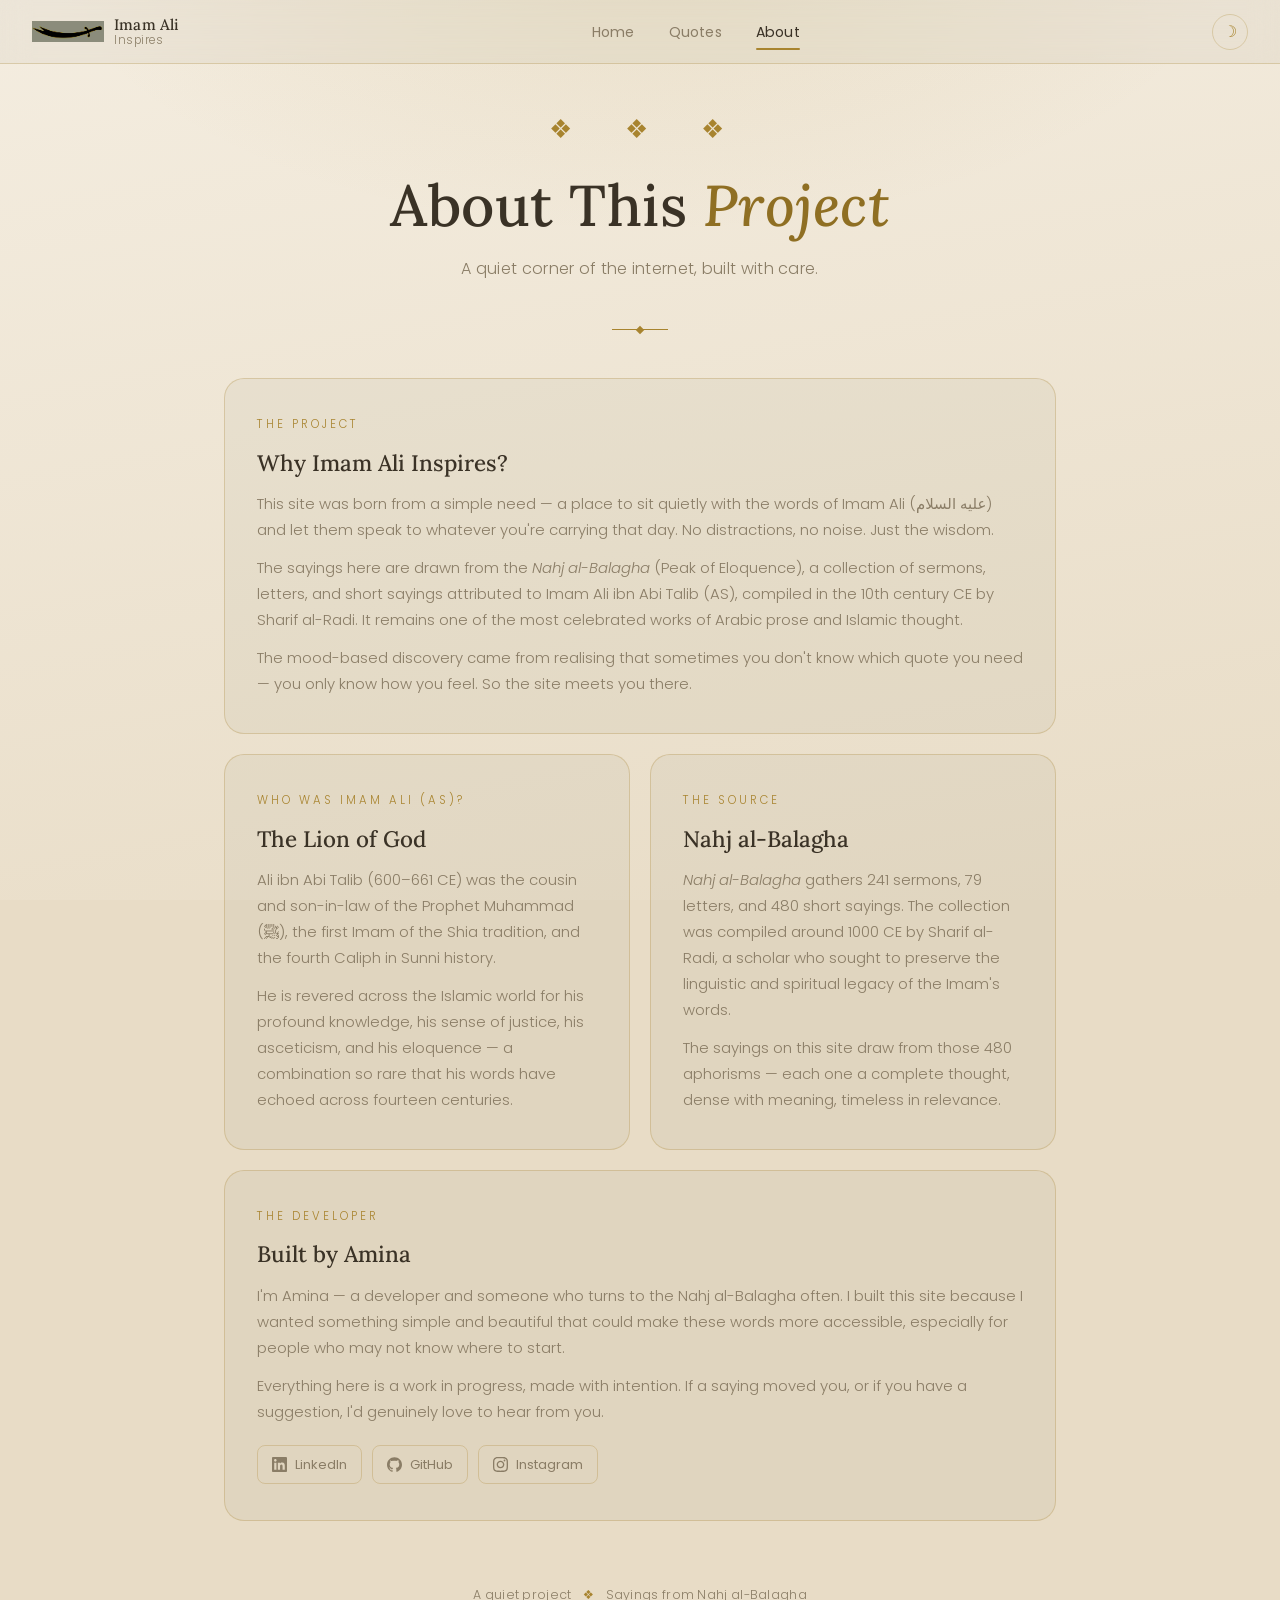
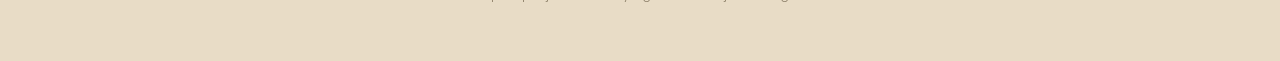
==== about.html @ d2fbe59b "Initial Commit" ====
<!DOCTYPE html>
<html lang="en">
<head>
<meta charset="UTF-8" />
<meta name="viewport" content="width=device-width, initial-scale=1.0" />
<title>About — Imam Ali Inspires</title>
<meta name="description" content="About the Imam Ali Inspires project and its creator." />
<link rel="preconnect" href="https://fonts.googleapis.com" />
<link rel="preconnect" href="https://fonts.gstatic.com" crossorigin />
<link href="https://fonts.googleapis.com/css2?family=Lora:ital,wght@0,400;0,500;0,600;1,400;1,500&family=Poppins:wght@300;400;500&display=swap" rel="stylesheet" />
<link rel="stylesheet" href="style.css" />
<style>
  /* ---- Page-specific styles ---- */
  .page-header {
    text-align: center;
    padding: 108px 0 48px;
  }
  .page-header h1 { animation: fade-up 0.9s ease 0.1s forwards; }
  .page-header .tagline { animation: fade-up 0.9s ease 0.2s forwards; }

  .about-grid {
    display: grid;
    grid-template-columns: 1fr 1fr;
    gap: 20px;
    margin-bottom: 24px;
    opacity: 0;
    animation: fade-up 0.9s ease 0.3s forwards;
  }

  @media (max-width: 620px) {
    .about-grid { grid-template-columns: 1fr; }
  }

  .about-card {
    background: var(--card);
    border: 1px solid var(--card-border);
    border-radius: 20px;
    padding: 36px 32px;
  }

  .about-card.full {
    grid-column: 1 / -1;
  }

  .about-card-label {
    font-family: var(--sans);
    font-size: 0.72rem;
    font-weight: 300;
    letter-spacing: 3px;
    text-transform: uppercase;
    color: var(--gold);
    margin-bottom: 14px;
  }

  .about-card h2 {
    font-family: var(--serif);
    font-weight: 500;
    font-size: 1.4rem;
    line-height: 1.3;
    margin-bottom: 14px;
    color: var(--ink);
  }

  .about-card p {
    font-family: var(--sans);
    font-weight: 300;
    font-size: 0.93rem;
    color: var(--ink-soft);
    line-height: 1.75;
  }

  .about-card p + p {
    margin-top: 12px;
  }

  .divider {
    width: 56px;
    height: 1px;
    background: var(--gold);
    margin: 0 auto 48px;
    position: relative;
    opacity: 0;
    animation: fade-up 0.9s ease 0.25s forwards;
  }
  .divider::after {
    content: "";
    position: absolute;
    width: 6px; height: 6px;
    background: var(--gold);
    transform: rotate(45deg);
    top: -2.5px; left: 50%;
    margin-left: -3px;
  }

  .contact-line {
    text-align: center;
    margin: 40px 0 0;
    font-family: var(--sans);
    font-size: 0.88rem;
    color: var(--ink-soft);
    opacity: 0;
    animation: fade-up 0.9s ease 0.4s forwards;
  }
  .contact-line a {
    color: var(--gold);
    text-decoration: none;
  }
  .contact-line a:hover { text-decoration: underline; }

  .social-links {
    display: flex;
    gap: 10px;
    margin-top: 20px;
    flex-wrap: wrap;
  }
  .social-links a {
    display: inline-flex;
    align-items: center;
    gap: 8px;
    font-family: var(--sans);
    font-size: 0.82rem;
    font-weight: 400;
    color: var(--ink-soft);
    text-decoration: none;
    padding: 8px 14px;
    border: 1px solid var(--card-border);
    border-radius: 8px;
    transition: color 0.2s ease, border-color 0.2s ease, background 0.2s ease;
  }
  .social-links a:hover {
    color: var(--gold);
    border-color: var(--gold);
    background: var(--glow);
  }
  .social-links svg {
    width: 15px;
    height: 15px;
    fill: currentColor;
    flex-shrink: 0;
  }
</style>
</head>
<body>

  <!-- Navbar -->
  <nav class="navbar" aria-label="Main navigation">
    <a class="navbar-brand" href="index.html" aria-label="Imam Ali Inspires home">
      <img class="navbar-logo" src="sword.png" alt="Zulfiqar, sword of Imam Ali (AS)" />
      <div class="navbar-brand-text">
        <span class="brand-name">Imam Ali</span>
        <span class="brand-sub">Inspires</span>
      </div>
    </a>
    <ul class="navbar-links" role="list">
      <li><a href="index.html">Home</a></li>
      <li><a href="all_quotes.html">Quotes</a></li>
      <li><a href="about.html" class="active">About</a></li>
    </ul>
    <div class="navbar-right">
      <button class="theme-toggle" id="themeToggle" aria-label="Switch to light mode" title="Switch theme">
        <span class="icon" id="themeIcon">&#9728;</span>
      </button>
      <button class="nav-hamburger" id="hamburger" aria-label="Toggle menu" aria-expanded="false">
        <span></span><span></span><span></span>
      </button>
    </div>
  </nav>

  <div class="navbar-mobile" id="mobileMenu" aria-hidden="true">
    <a href="index.html">Home</a>
    <a href="all_quotes.html">Quotes</a>
    <a href="about.html" class="active">About Me</a>
  </div>

  <div class="wrap">

    <div class="page-header">
      <div class="ornament">&#10070; &nbsp; &#10070; &nbsp; &#10070;</div>
      <h1>About This <span class="accent">Project</span></h1>
      <p class="tagline">A quiet corner of the internet, built with care.</p>
    </div>

    <div class="divider"></div>

    <div class="about-grid">

      <div class="about-card full">
        <div class="about-card-label">The Project</div>
        <h2>Why Imam Ali Inspires?</h2>
        <p>
          This site was born from a simple need — a place to sit quietly with the words of Imam Ali
          (عليه السلام) and let them speak to whatever you're carrying that day. No distractions,
          no noise. Just the wisdom.
        </p>
        <p>
          The sayings here are drawn from the <em>Nahj al-Balagha</em> (Peak of Eloquence), a
          collection of sermons, letters, and short sayings attributed to Imam Ali ibn Abi Talib (AS),
          compiled in the 10th century CE by Sharif al-Radi. It remains one of the most celebrated
          works of Arabic prose and Islamic thought.
        </p>
        <p>
          The mood-based discovery came from realising that sometimes you don't know which quote you
          need — you only know how you feel. So the site meets you there.
        </p>
      </div>

      <div class="about-card">
        <div class="about-card-label">Who Was Imam Ali (AS)?</div>
        <h2>The Lion of God</h2>
        <p>
          Ali ibn Abi Talib (600–661 CE) was the cousin and son-in-law of the Prophet Muhammad (ﷺ),
          the first Imam of the Shia tradition, and the fourth Caliph in Sunni history.
        </p>
        <p>
          He is revered across the Islamic world for his profound knowledge, his sense of justice,
          his asceticism, and his eloquence — a combination so rare that his words have echoed
          across fourteen centuries.
        </p>
      </div>

      <div class="about-card">
        <div class="about-card-label">The Source</div>
        <h2>Nahj al-Balagha</h2>
        <p>
          <em>Nahj al-Balagha</em> gathers 241 sermons, 79 letters, and 480 short sayings. The
          collection was compiled around 1000 CE by Sharif al-Radi, a scholar who sought to
          preserve the linguistic and spiritual legacy of the Imam's words.
        </p>
        <p>
          The sayings on this site draw from those 480 aphorisms — each one a complete thought,
          dense with meaning, timeless in relevance.
        </p>
      </div>

      <div class="about-card full">
        <div class="about-card-label">The Developer</div>
        <h2>Built by Amina</h2>
        <p>
          I'm Amina — a developer and someone who turns to the Nahj al-Balagha often. I built this
          site because I wanted something simple and beautiful that could make these words more
          accessible, especially for people who may not know where to start.
        </p>
        <p>
          Everything here is a work in progress, made with intention. If a saying moved you, or if
          you have a suggestion, I'd genuinely love to hear from you.
        </p>
        <div class="social-links">
          <a href="https://linkedin.com/in/aminabhatkar" target="_blank" rel="noopener noreferrer" aria-label="LinkedIn">
            <svg viewBox="0 0 24 24" xmlns="http://www.w3.org/2000/svg"><path d="M20.447 20.452h-3.554v-5.569c0-1.328-.027-3.037-1.852-3.037-1.853 0-2.136 1.445-2.136 2.939v5.667H9.351V9h3.414v1.561h.046c.477-.9 1.637-1.85 3.37-1.85 3.601 0 4.267 2.37 4.267 5.455v6.286zM5.337 7.433c-1.144 0-2.063-.926-2.063-2.065 0-1.138.92-2.063 2.063-2.063 1.14 0 2.064.925 2.064 2.063 0 1.139-.925 2.065-2.064 2.065zm1.782 13.019H3.555V9h3.564v11.452zM22.225 0H1.771C.792 0 0 .774 0 1.729v20.542C0 23.227.792 24 1.771 24h20.451C23.2 24 24 23.227 24 22.271V1.729C24 .774 23.2 0 22.222 0h.003z"/></svg>
            LinkedIn
          </a>
          <a href="https://github.com/aminamubeen/imamalinspires" target="_blank" rel="noopener noreferrer" aria-label="GitHub">
            <svg viewBox="0 0 24 24" xmlns="http://www.w3.org/2000/svg"><path d="M12 .297c-6.63 0-12 5.373-12 12 0 5.303 3.438 9.8 8.205 11.385.6.113.82-.258.82-.577 0-.285-.01-1.04-.015-2.04-3.338.724-4.042-1.61-4.042-1.61C4.422 18.07 3.633 17.7 3.633 17.7c-1.087-.744.084-.729.084-.729 1.205.084 1.838 1.236 1.838 1.236 1.07 1.835 2.809 1.305 3.495.998.108-.776.417-1.305.76-1.605-2.665-.3-5.466-1.332-5.466-5.93 0-1.31.465-2.38 1.235-3.22-.135-.303-.54-1.523.105-3.176 0 0 1.005-.322 3.3 1.23.96-.267 1.98-.399 3-.405 1.02.006 2.04.138 3 .405 2.28-1.552 3.285-1.23 3.285-1.23.645 1.653.24 2.873.12 3.176.765.84 1.23 1.91 1.23 3.22 0 4.61-2.805 5.625-5.475 5.92.42.36.81 1.096.81 2.22 0 1.606-.015 2.896-.015 3.286 0 .315.21.69.825.57C20.565 22.092 24 17.592 24 12.297c0-6.627-5.373-12-12-12"/></svg>
            GitHub
          </a>
          <a href="https://www.instagram.com/imamalinspires/" target="_blank" rel="noopener noreferrer" aria-label="Instagram">
            <svg viewBox="0 0 24 24" xmlns="http://www.w3.org/2000/svg"><path d="M12 0C8.74 0 8.333.015 7.053.072 5.775.132 4.905.333 4.14.63c-.789.306-1.459.717-2.126 1.384S.935 3.35.63 4.14C.333 4.905.131 5.775.072 7.053.012 8.333 0 8.74 0 12c0 3.259.014 3.668.072 4.948.06 1.277.261 2.148.558 2.913.306.788.717 1.459 1.384 2.126.667.666 1.336 1.079 2.126 1.384.766.296 1.636.499 2.913.558C8.333 23.988 8.74 24 12 24c3.259 0 3.668-.014 4.948-.072 1.277-.06 2.148-.261 2.913-.558.788-.306 1.459-.717 2.126-1.384.666-.667 1.079-1.335 1.384-2.126.296-.765.499-1.636.558-2.913.06-1.28.072-1.689.072-4.948 0-3.259-.014-3.667-.072-4.947-.06-1.277-.262-2.149-.558-2.913-.306-.789-.718-1.459-1.384-2.126C21.319 1.347 20.651.935 19.86.63c-.765-.297-1.636-.499-2.913-.558C15.667.012 15.26 0 12 0zm0 2.16c3.203 0 3.585.016 4.85.071 1.17.055 1.805.249 2.227.415.562.217.96.477 1.382.896.419.42.679.819.896 1.381.164.422.36 1.057.413 2.227.057 1.266.07 1.646.07 4.85s-.015 3.585-.074 4.85c-.061 1.17-.256 1.805-.421 2.227-.224.562-.479.96-.899 1.382-.419.419-.824.679-1.38.896-.42.164-1.065.36-2.235.413-1.274.057-1.649.07-4.859.07-3.211 0-3.586-.015-4.859-.074-1.171-.061-1.816-.256-2.236-.421-.569-.224-.96-.479-1.379-.899-.421-.419-.69-.824-.9-1.38-.165-.42-.359-1.065-.42-2.235-.045-1.26-.061-1.649-.061-4.844 0-3.196.016-3.586.061-4.861.061-1.17.255-1.814.42-2.234.21-.57.479-.96.9-1.381.419-.419.81-.689 1.379-.898.42-.166 1.051-.361 2.221-.421 1.275-.045 1.65-.06 4.859-.06l.045.03zm0 3.678c-3.405 0-6.162 2.76-6.162 6.162 0 3.405 2.76 6.162 6.162 6.162 3.405 0 6.162-2.76 6.162-6.162 0-3.405-2.76-6.162-6.162-6.162zM12 16c-2.21 0-4-1.79-4-4s1.79-4 4-4 4 1.79 4 4-1.79 4-4 4zm6.406-11.845c-.796 0-1.441.645-1.441 1.44s.645 1.44 1.441 1.44c.795 0 1.439-.645 1.439-1.44s-.644-1.44-1.439-1.44z"/></svg>
            Instagram
          </a>
        </div>
      </div>

    </div>

    

    <footer>
      A quiet project <span class="dot">&#10070;</span>
      Sayings from Nahj al-Balagha
    </footer>

  </div>

<script>
function applyTheme(theme) {
  const isLight = theme === "light";
  document.documentElement.setAttribute("data-theme", isLight ? "light" : "dark");
  const btn = document.getElementById("themeToggle");
  const icon = document.getElementById("themeIcon");
  icon.innerHTML = isLight ? "&#9789;" : "&#9728;";
  btn.setAttribute("aria-label", isLight ? "Switch to dark mode" : "Switch to light mode");
  try { localStorage.setItem("stillness-theme", theme); } catch (_) {}
}

function initTheme() {
  let theme = "dark";
  try {
    const saved = localStorage.getItem("stillness-theme");
    if (saved === "light" || saved === "dark") theme = saved;
    else if (window.matchMedia && window.matchMedia("(prefers-color-scheme: light)").matches) theme = "light";
  } catch (_) {}
  applyTheme(theme);
  document.getElementById("themeToggle").addEventListener("click", () => {
    applyTheme(document.documentElement.getAttribute("data-theme") === "light" ? "dark" : "light");
  });
}

function initHamburger() {
  const hamburger = document.getElementById("hamburger");
  const mobileMenu = document.getElementById("mobileMenu");
  hamburger.addEventListener("click", () => {
    const isOpen = hamburger.classList.toggle("open");
    mobileMenu.classList.toggle("open", isOpen);
    hamburger.setAttribute("aria-expanded", isOpen);
    mobileMenu.setAttribute("aria-hidden", !isOpen);
  });
  mobileMenu.querySelectorAll("a").forEach(link => {
    link.addEventListener("click", () => {
      hamburger.classList.remove("open");
      mobileMenu.classList.remove("open");
      hamburger.setAttribute("aria-expanded", "false");
      mobileMenu.setAttribute("aria-hidden", "true");
    });
  });
}

initTheme();
initHamburger();
</script>
</body>
</html>
---- style.css ----
:root {
    /* dark theme (default) */
    --bg-top: #1a202c;
    --bg-bottom: #2d3748;
    --ink: #edf2f7;
    --ink-soft: #a0aec0;
    --gold: #d6b266;
    --gold-soft: #e3c98a;
    --card: rgba(255, 255, 255, 0.035);
    --card-border: rgba(214, 178, 102, 0.18);
    --glow: rgba(214, 178, 102, 0.10);
    --texture: rgba(255, 255, 255, 0.4);
    --texture-opacity: 0.04;
    --serif: 'Lora', Georgia, serif;
    --sans: 'Poppins', system-ui, sans-serif;
  }

  [data-theme="light"] {
    /* warm parchment palette */
    --bg-top: #f4ede0;
    --bg-bottom: #e8dcc6;
    --ink: #3a3226;
    --ink-soft: #8a7d66;
    --gold: #a8842f;
    --gold-soft: #8f6f23;
    --card: rgba(58, 50, 38, 0.04);
    --card-border: rgba(168, 132, 47, 0.28);
    --glow: rgba(168, 132, 47, 0.12);
    --texture: rgba(58, 50, 38, 0.5);
    --texture-opacity: 0.05;
  }

  /* smooth the swap */
  body, .mood, .quote-card, button.action, .theme-toggle {
    transition: background 0.4s ease, color 0.4s ease,
                border-color 0.4s ease, box-shadow 0.4s ease;
  }

  * { margin: 0; padding: 0; box-sizing: border-box; }

  html, body { height: 100%; }

  html {
    background: var(--bg-bottom);
  }

  body {
    font-family: var(--serif);
    color: var(--ink);
    background:
      radial-gradient(ellipse 80% 60% at 50% -10%, var(--glow), transparent 60%),
      linear-gradient(170deg, var(--bg-top) 0%, var(--bg-bottom) 100%);
    background-repeat: no-repeat;
    min-height: 100vh;
    line-height: 1.6;
    -webkit-font-smoothing: antialiased;
    overflow-x: hidden;
  }

  /* faint star/grain texture overlay */
  body::before {
    content: "";
    position: fixed;
    inset: 0;
    background-image: radial-gradient(var(--texture) 0.5px, transparent 0.5px);
    background-size: 44px 44px;
    opacity: var(--texture-opacity);
    pointer-events: none;
    z-index: 0;
  }

  .wrap {
    position: relative;
    z-index: 1;
    max-width: 880px;
    margin: 0 auto;
    padding: 0 24px;
  }

  /* ---------- Theme toggle (lives inside navbar) ---------- */
  .theme-toggle {
    width: 36px;
    height: 36px;
    border-radius: 50%;
    background: transparent;
    border: 1px solid var(--card-border);
    color: var(--gold);
    font-size: 1rem;
    cursor: pointer;
    display: flex;
    align-items: center;
    justify-content: center;
    -webkit-tap-highlight-color: transparent;
    transition: background 0.2s ease, border-color 0.2s ease, transform 0.2s ease;
  }

  .theme-toggle:hover, .theme-toggle:focus-visible {
    background: var(--glow);
    border-color: var(--gold);
    transform: rotate(20deg);
    outline: none;
  }

  .theme-toggle .icon { line-height: 1; }

  /* ---------- Header ---------- */
  header {
    text-align: center;
    padding: 108px 0 16px;
  }

  .ornament {
    color: var(--gold);
    font-size: 26px;
    letter-spacing: 8px;
    margin-bottom: 22px;
    opacity: 0;
    animation: fade-up 0.9s ease forwards;
  }

  h1 {
    font-weight: 500;
    font-size: clamp(2.4rem, 6vw, 3.6rem);
    letter-spacing: 0.5px;
    line-height: 1.15;
    opacity: 0;
    animation: fade-up 0.9s ease 0.1s forwards;
  }

  h1 .accent { color: var(--gold-soft); font-style: italic; }

  .tagline {
    font-family: var(--sans);
    font-weight: 300;
    font-size: 1rem;
    color: var(--ink-soft);
    margin-top: 18px;
    letter-spacing: 0.3px;
    opacity: 0;
    animation: fade-up 0.9s ease 0.2s forwards;
  }

  /* ---------- Mood prompt ---------- */
  .prompt {
    text-align: center;
    margin: 64px 0 30px;
    font-family: var(--sans);
    font-weight: 300;
    font-size: 0.82rem;
    letter-spacing: 3px;
    text-transform: uppercase;
    color: var(--gold);
    opacity: 0;
    animation: fade-up 0.9s ease 0.3s forwards;
  }

  /* ---------- Mood grid ---------- */
  .moods {
    display: grid;
    grid-template-columns: repeat(auto-fill, minmax(150px, 1fr));
    gap: 14px;
    padding-bottom: 20px;
    opacity: 0;
    animation: fade-up 0.9s ease 0.4s forwards;
  }

  .mood {
    background: var(--card);
    border: 1px solid var(--card-border);
    border-radius: 14px;
    padding: 22px 16px;
    text-align: center;
    cursor: pointer;
    transition: transform 0.25s ease, background 0.25s ease,
                border-color 0.25s ease, box-shadow 0.25s ease;
    -webkit-tap-highlight-color: transparent;
  }

  .mood:hover, .mood:focus-visible {
    transform: translateY(-4px);
    background: rgba(214, 178, 102, 0.10);
    border-color: rgba(214, 178, 102, 0.45);
    box-shadow: 0 12px 30px -12px rgba(0,0,0,0.5);
    outline: none;
  }

  .mood.active {
    background: rgba(214, 178, 102, 0.14);
    border-color: var(--gold);
  }

  .mood-glyph {
    font-size: 1.5rem;
    margin-bottom: 8px;
    display: block;
  }

  .mood-name {
    font-family: var(--sans);
    font-weight: 400;
    font-size: 0.92rem;
    letter-spacing: 0.4px;
  }

  .mood-sub {
    font-family: var(--sans);
    font-weight: 300;
    font-size: 0.72rem;
    color: var(--ink-soft);
    margin-top: 3px;
  }

  /* ---------- Quote stage ---------- */
  .stage {
    margin: 50px 0 40px;
    min-height: 60px;
  }

  .quote-card {
    background: var(--card);
    border: 1px solid var(--card-border);
    border-radius: 20px;
    padding: 54px 48px 44px;
    position: relative;
    text-align: center;
    animation: card-in 0.6s cubic-bezier(0.2, 0.7, 0.2, 1);
  }

  .quote-mark {
    font-family: var(--serif);
    font-size: 5rem;
    line-height: 0.3;
    color: var(--gold);
    opacity: 0.45;
    display: block;
    height: 30px;
  }

  .quote-body {
    font-size: clamp(1.3rem, 3.4vw, 1.85rem);
    font-weight: 400;
    line-height: 1.5;
    margin: 18px 0 26px;
  }

  .quote-divider {
    width: 56px;
    height: 1px;
    background: var(--gold);
    margin: 0 auto 22px;
    position: relative;
  }
  .quote-divider::after {
    content: "";
    position: absolute;
    width: 6px; height: 6px;
    background: var(--gold);
    transform: rotate(45deg);
    top: -2.5px; left: 50%;
    margin-left: -3px;
  }

  .quote-author {
    font-style: italic;
    font-size: 1.05rem;
    color: var(--gold-soft);
  }

  .quote-source {
    font-family: var(--sans);
    font-weight: 300;
    font-size: 0.82rem;
    color: var(--ink-soft);
    margin-top: 4px;
    letter-spacing: 0.3px;
  }

  .quote-actions {
    margin-top: 30px;
    display: flex;
    gap: 12px;
    justify-content: center;
    flex-wrap: wrap;
  }

  button.action {
    font-family: var(--sans);
    font-weight: 400;
    font-size: 0.82rem;
    letter-spacing: 0.5px;
    color: var(--ink);
    background: transparent;
    border: 1px solid var(--card-border);
    border-radius: 999px;
    padding: 10px 22px;
    cursor: pointer;
    transition: background 0.2s ease, border-color 0.2s ease, color 0.2s ease;
    -webkit-tap-highlight-color: transparent;
  }

  button.action:hover, button.action:focus-visible {
    background: var(--gold);
    border-color: var(--gold);
    color: #1a202c;
    outline: none;
  }

  /* resting state before a mood is picked */
  .resting {
    text-align: center;
    color: var(--ink-soft);
    font-style: italic;
    font-size: 1.05rem;
    padding: 30px 0;
    opacity: 0;
    animation: fade-up 0.9s ease 0.5s forwards;
  }

  /* ---------- Footer ---------- */
  footer {
    text-align: center;
    padding: 40px 0 56px;
    font-family: var(--sans);
    font-weight: 300;
    font-size: 0.78rem;
    color: var(--ink-soft);
    letter-spacing: 0.3px;
  }
  footer .dot { color: var(--gold); margin: 0 8px; }

  /* ---------- Animations ---------- */
  @keyframes fade-up {
    from { opacity: 0; transform: translateY(16px); }
    to   { opacity: 1; transform: translateY(0); }
  }
  @keyframes card-in {
    from { opacity: 0; transform: translateY(20px) scale(0.98); }
    to   { opacity: 1; transform: translateY(0) scale(1); }
  }

  @media (prefers-reduced-motion: reduce) {
    * { animation: none !important; transition: none !important; }
    .ornament, h1, .tagline, .prompt, .moods, .resting { opacity: 1; }
  }

  @media (max-width: 520px) {
    header { padding-top: 60px; }
    .quote-card { padding: 44px 26px 36px; }
    .moods { grid-template-columns: repeat(2, 1fr); }
  }

  /* ---------- Navbar ---------- */
  .navbar {
    position: fixed;
    top: 0;
    left: 0;
    right: 0;
    z-index: 100;
    display: flex;
    align-items: center;
    justify-content: space-between;
    padding: 0 32px;
    height: 64px;
    background: var(--card);
    border-bottom: 1px solid var(--card-border);
    backdrop-filter: blur(14px);
    -webkit-backdrop-filter: blur(14px);
    transition: background 0.4s ease, border-color 0.4s ease;
  }

  .navbar-brand {
    display: flex;
    align-items: center;
    gap: 10px;
    text-decoration: none;
    flex-shrink: 0;
  }

  .navbar-logo {
    width: 72px;
    height: auto;
    flex-shrink: 0;
    object-fit: contain;
    filter: invert(1) sepia(1) saturate(1.5) hue-rotate(5deg) brightness(0.88);
  }

  [data-theme="light"] .navbar-logo {
    filter: sepia(1) saturate(2) hue-rotate(5deg) brightness(0.55);
  }

  .navbar-brand-text {
    display: flex;
    flex-direction: column;
    line-height: 1.15;
  }

  .navbar-brand-text .brand-name {
    font-family: var(--serif);
    font-weight: 500;
    font-size: 0.95rem;
    color: var(--ink);
    letter-spacing: 0.2px;
  }

  .navbar-brand-text .brand-sub {
    font-family: var(--sans);
    font-weight: 300;
    font-size: 0.72rem;
    color: var(--ink-soft);
    letter-spacing: 0.5px;
  }

  .navbar-links {
    display: flex;
    align-items: center;
    gap: 6px;
    list-style: none;
  }

  .navbar-links a {
    font-family: var(--sans);
    font-weight: 400;
    font-size: 0.88rem;
    color: var(--ink-soft);
    text-decoration: none;
    padding: 6px 14px;
    border-radius: 6px;
    letter-spacing: 0.2px;
    transition: color 0.2s ease, background 0.2s ease;
    position: relative;
  }

  .navbar-links a:hover {
    color: var(--ink);
    background: var(--glow);
  }

  .navbar-links a.active {
    color: var(--ink);
  }

  .navbar-links a.active::after {
    content: "";
    position: absolute;
    bottom: -2px;
    left: 14px;
    right: 14px;
    height: 2px;
    background: var(--gold);
    border-radius: 2px;
  }

  .navbar-right {
    display: flex;
    align-items: center;
    gap: 8px;
    flex-shrink: 0;
  }

  /* hamburger — hidden on desktop */
  .nav-hamburger {
    display: none;
    flex-direction: column;
    gap: 5px;
    background: none;
    border: none;
    cursor: pointer;
    padding: 6px;
    -webkit-tap-highlight-color: transparent;
  }

  .nav-hamburger span {
    display: block;
    width: 22px;
    height: 2px;
    background: var(--ink);
    border-radius: 2px;
    transition: transform 0.3s ease, opacity 0.3s ease;
  }

  .nav-hamburger.open span:nth-child(1) { transform: translateY(7px) rotate(45deg); }
  .nav-hamburger.open span:nth-child(2) { opacity: 0; }
  .nav-hamburger.open span:nth-child(3) { transform: translateY(-7px) rotate(-45deg); }

  /* mobile dropdown */
  .navbar-mobile {
    display: none;
    position: fixed;
    top: 64px;
    left: 0;
    right: 0;
    z-index: 99;
    background: var(--bg-top);
    border-bottom: 1px solid var(--card-border);
    padding: 12px 20px 20px;
    backdrop-filter: blur(14px);
    -webkit-backdrop-filter: blur(14px);
  }

  .navbar-mobile.open { display: block; }

  .navbar-mobile a {
    display: block;
    font-family: var(--sans);
    font-weight: 400;
    font-size: 1rem;
    color: var(--ink-soft);
    text-decoration: none;
    padding: 13px 8px;
    border-bottom: 1px solid var(--card-border);
    transition: color 0.2s ease;
  }

  .navbar-mobile a:last-child { border-bottom: none; }
  .navbar-mobile a:hover, .navbar-mobile a.active { color: var(--gold); }

  @media (max-width: 680px) {
    .navbar-links { display: none; }
    .nav-hamburger { display: flex; }
    .navbar { padding: 0 20px; }
  }
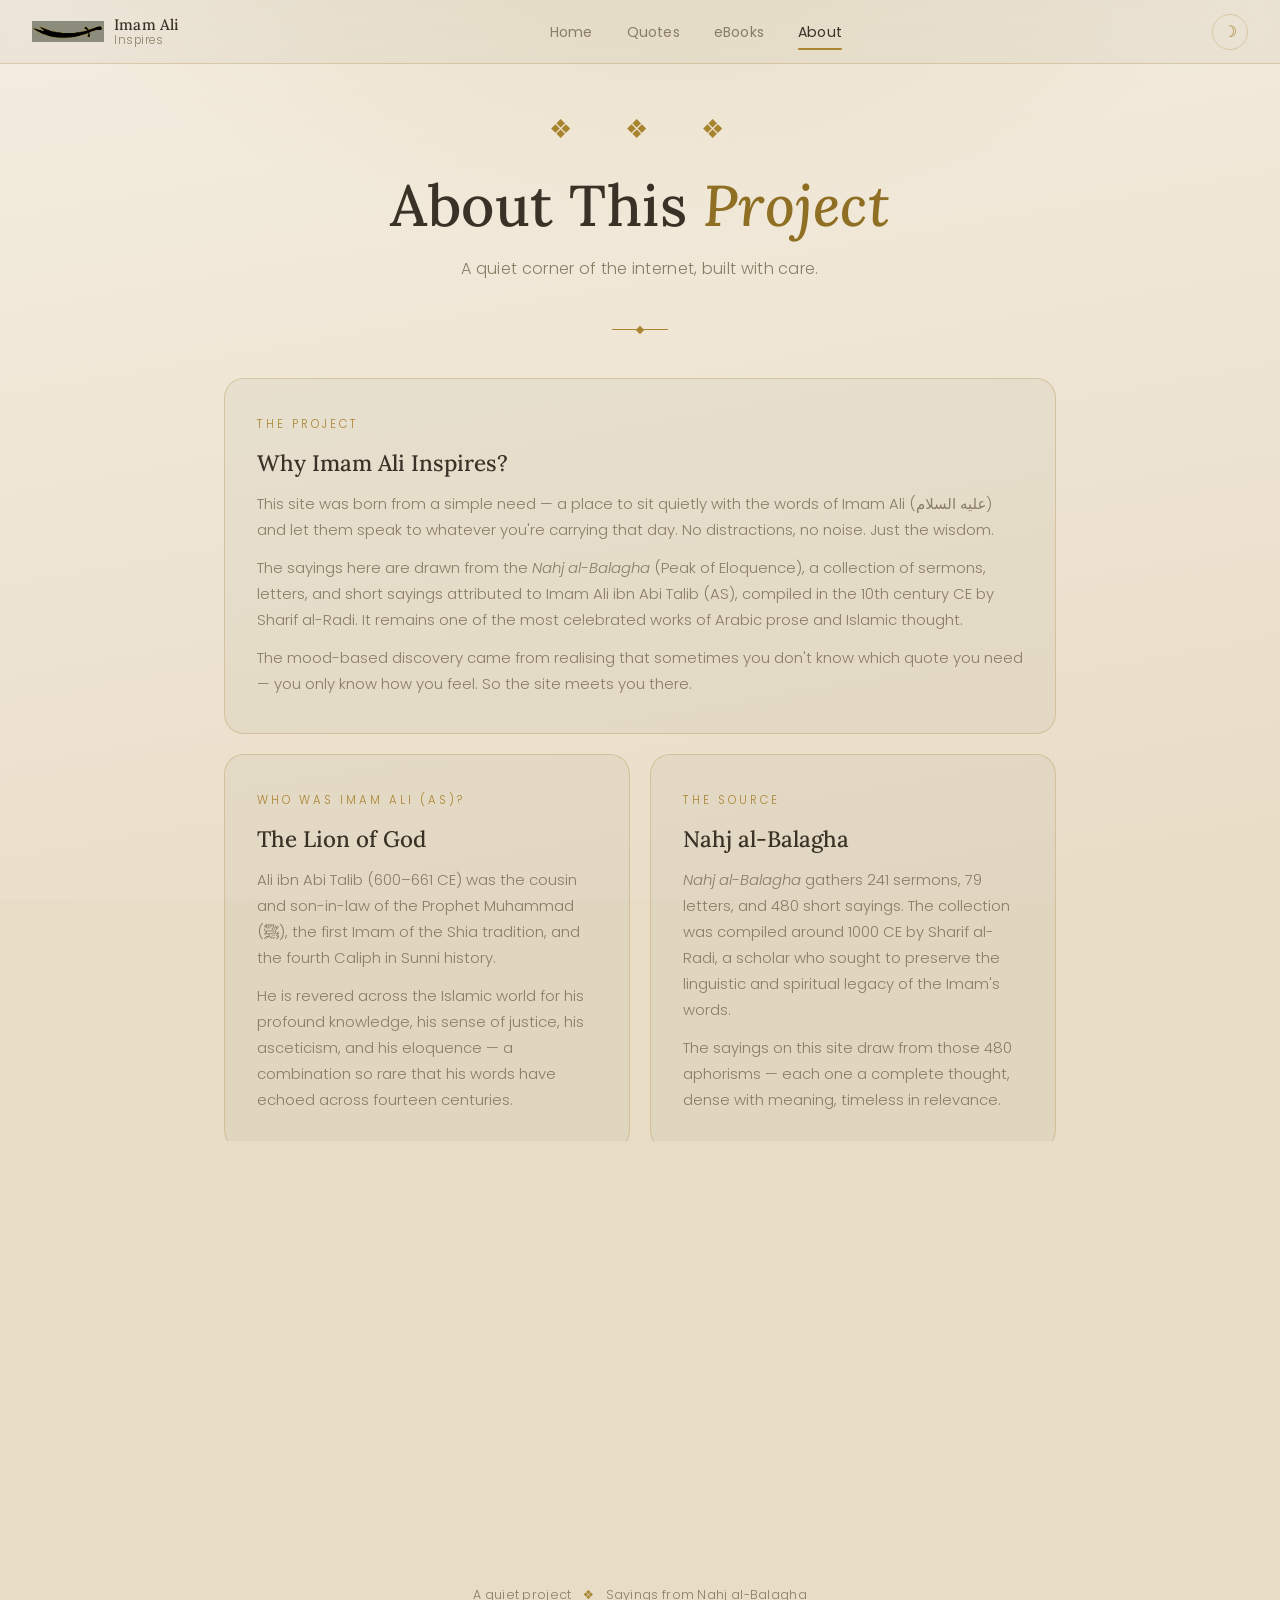
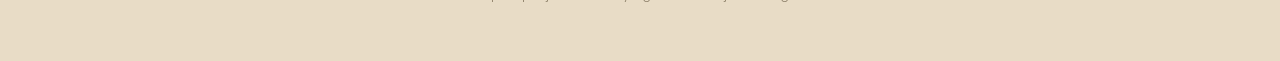
==== commit 357419fc: "Added eBooks" ====
--- a/about.html
+++ b/about.html
@@ -154,6 +154,7 @@
     <ul class="navbar-links" role="list">
       <li><a href="index.html">Home</a></li>
       <li><a href="all_quotes.html">Quotes</a></li>
+      <li><a href="ebooks.html">eBooks</a></li>
       <li><a href="about.html" class="active">About</a></li>
     </ul>
     <div class="navbar-right">
@@ -169,6 +170,7 @@
   <div class="navbar-mobile" id="mobileMenu" aria-hidden="true">
     <a href="index.html">Home</a>
     <a href="all_quotes.html">Quotes</a>
+    <a href="ebooks.html">eBooks</a>
     <a href="about.html" class="active">About Me</a>
   </div>
 
